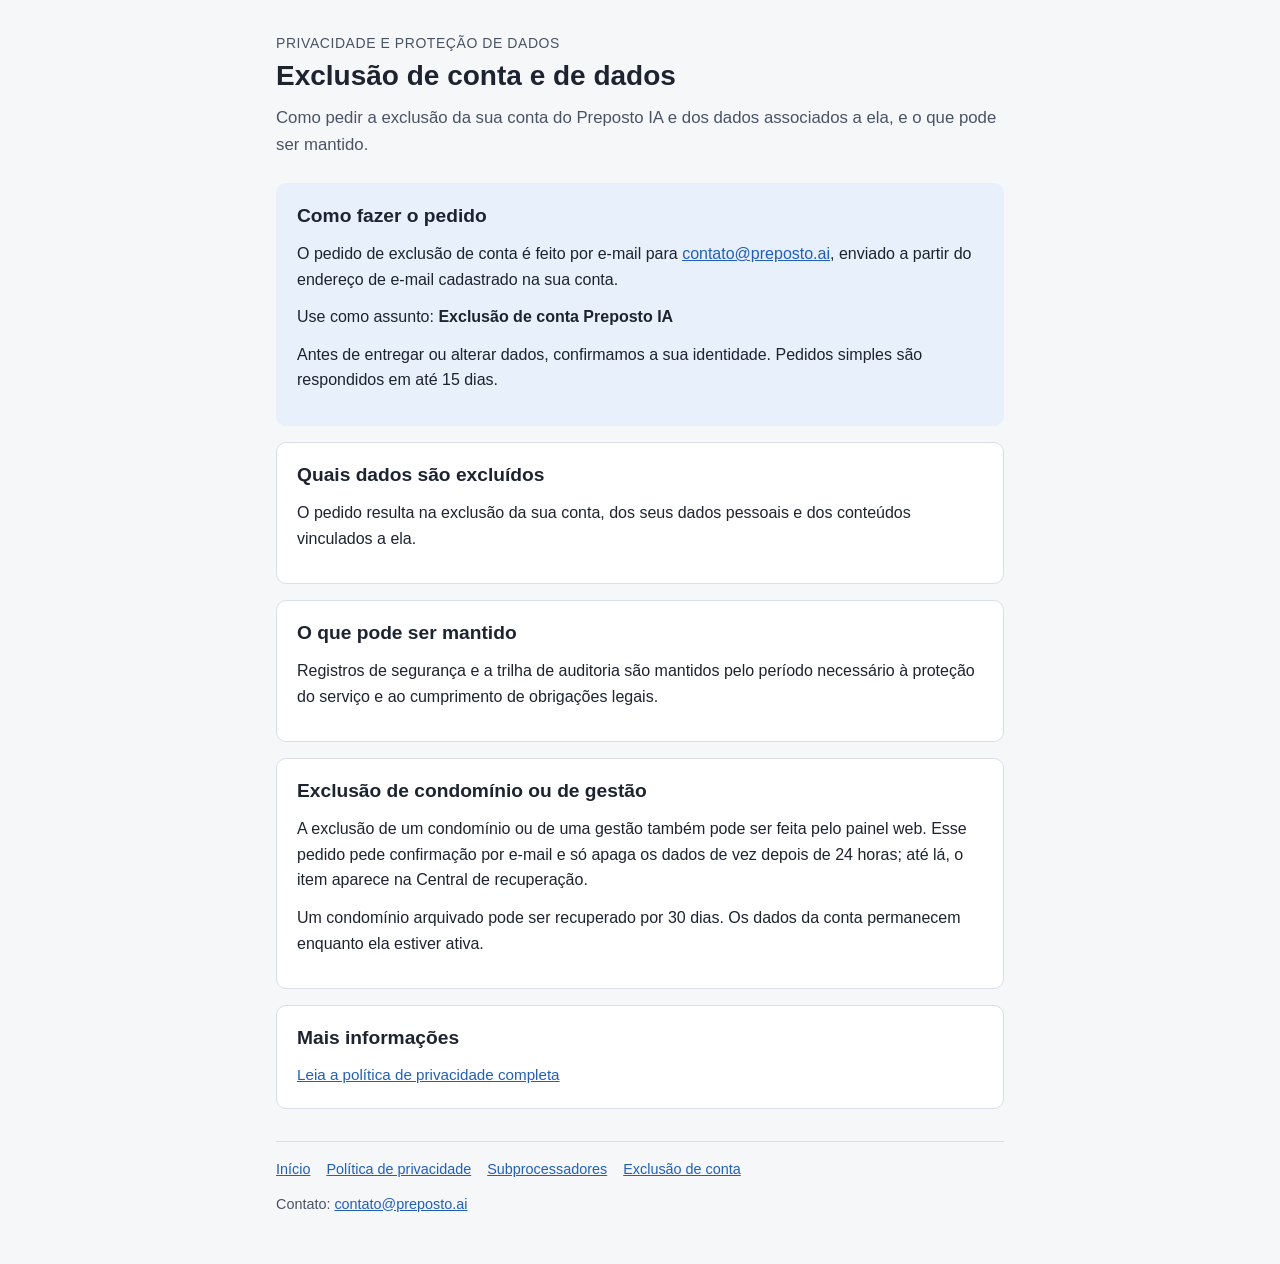
==== exclusao-de-conta.html @ 927982ff "docs: documentos legais públicos do Preposto IA Co-Authored-By: Claude Opus 5.5 <noreply@anthropic.c" ====
<!doctype html>
<html lang="pt-BR">
<head>
  <meta charset="utf-8">
  <meta name="viewport" content="width=device-width, initial-scale=1">
  <title>Exclusão de conta · Preposto IA</title>
  <link rel="stylesheet" href="style.css">
</head>
<body>
  <main class="pagina">
    <header class="topo">
      <p class="sobretitulo">Privacidade e proteção de dados</p>
      <h1>Exclusão de conta e de dados</h1>
      <p class="descricao">Como pedir a exclusão da sua conta do Preposto IA e dos dados associados a ela, e o que pode ser mantido.</p>
    </header>

    <section class="bloco resumo" aria-labelledby="pedido-titulo">
      <h2 id="pedido-titulo">Como fazer o pedido</h2>
      <p>O pedido de exclusão de conta é feito por e-mail para <a href="mailto:contato@preposto.ai?subject=Exclus%C3%A3o%20de%20conta%20Preposto%20IA">contato@preposto.ai</a>, enviado a partir do endereço de e-mail cadastrado na sua conta.</p>
      <p>Use como assunto: <strong>Exclusão de conta Preposto IA</strong></p>
      <p>Antes de entregar ou alterar dados, confirmamos a sua identidade. Pedidos simples são respondidos em até 15 dias.</p>
    </section>

    <section class="secao" id="dados-excluidos" aria-labelledby="t-dados-excluidos">
      <h2 id="t-dados-excluidos">Quais dados são excluídos</h2>
      <p>O pedido resulta na exclusão da sua conta, dos seus dados pessoais e dos conteúdos vinculados a ela.</p>
    </section>

    <section class="secao" id="dados-mantidos" aria-labelledby="t-dados-mantidos">
      <h2 id="t-dados-mantidos">O que pode ser mantido</h2>
      <p>Registros de segurança e a trilha de auditoria são mantidos pelo período necessário à proteção do serviço e ao cumprimento de obrigações legais.</p>
    </section>

    <section class="secao" id="condominio-e-gestao" aria-labelledby="t-condominio-e-gestao">
      <h2 id="t-condominio-e-gestao">Exclusão de condomínio ou de gestão</h2>
      <p>A exclusão de um condomínio ou de uma gestão também pode ser feita pelo painel web. Esse pedido pede confirmação por e-mail e só apaga os dados de vez depois de 24 horas; até lá, o item aparece na Central de recuperação.</p>
      <p>Um condomínio arquivado pode ser recuperado por 30 dias. Os dados da conta permanecem enquanto ela estiver ativa.</p>
    </section>

    <section class="secao" id="mais-informacoes" aria-labelledby="t-mais-informacoes">
      <h2 id="t-mais-informacoes">Mais informações</h2>
      <p class="links"><a href="privacidade.html">Leia a política de privacidade completa</a></p>
    </section>

    <footer class="rodape">
      <ul>
        <li><a href="index.html">Início</a></li>
        <li><a href="privacidade.html">Política de privacidade</a></li>
        <li><a href="subprocessadores.html">Subprocessadores</a></li>
        <li><a href="exclusao-de-conta.html">Exclusão de conta</a></li>
      </ul>
      <p>Contato: <a href="mailto:contato@preposto.ai">contato@preposto.ai</a></p>
    </footer>
  </main>
</body>
</html>
---- style.css ----
:root {
  color-scheme: light dark;
  --fundo: #f6f7f9;
  --superficie: #ffffff;
  --texto: #1d2330;
  --texto-suave: #4a5366;
  --destaque: #1f5fbf;
  --borda: #d9dee8;
  --destaque-fundo: #e8f0fb;
}

@media (prefers-color-scheme: dark) {
  :root {
    --fundo: #12151c;
    --superficie: #1b2029;
    --texto: #e7eaf0;
    --texto-suave: #aab3c4;
    --destaque: #8ab4ff;
    --borda: #2e3644;
    --destaque-fundo: #1f2a3d;
  }
}

* {
  box-sizing: border-box;
}

html {
  -webkit-text-size-adjust: 100%;
}

body {
  margin: 0;
  padding: 0;
  background: var(--fundo);
  color: var(--texto);
  font-family: -apple-system, BlinkMacSystemFont, "Segoe UI", Roboto, Helvetica, Arial, sans-serif;
  font-size: 16px;
  line-height: 1.6;
}

.pagina {
  max-width: 760px;
  margin: 0 auto;
  padding: 32px 16px 48px;
}

header.topo {
  margin-bottom: 24px;
}

.sobretitulo {
  margin: 0 0 4px;
  color: var(--texto-suave);
  font-size: 0.875rem;
  text-transform: uppercase;
  letter-spacing: 0.04em;
}

h1 {
  margin: 0 0 12px;
  font-size: 1.75rem;
  line-height: 1.25;
}

h2 {
  margin: 0 0 12px;
  font-size: 1.2rem;
  line-height: 1.3;
}

h3 {
  margin: 0 0 4px;
  font-size: 1rem;
}

p {
  margin: 0 0 12px;
}

a {
  color: var(--destaque);
  overflow-wrap: anywhere;
}

.meta {
  margin: 0;
  color: var(--texto-suave);
  font-size: 0.9rem;
}

.descricao {
  font-size: 1.05rem;
  color: var(--texto-suave);
}

.bloco {
  background: var(--superficie);
  border: 1px solid var(--borda);
  border-radius: 10px;
  padding: 20px;
  margin-bottom: 16px;
}

.resumo {
  background: var(--destaque-fundo);
  border-color: var(--destaque-fundo);
}

.destaques {
  list-style: none;
  margin: 0;
  padding: 0;
  display: grid;
  gap: 12px;
}

.destaques li {
  background: var(--superficie);
  border: 1px solid var(--borda);
  border-radius: 8px;
  padding: 12px 14px;
}

.destaques p {
  margin: 0;
}

.secao {
  background: var(--superficie);
  border: 1px solid var(--borda);
  border-radius: 10px;
  padding: 20px;
  margin-bottom: 16px;
}

.itens {
  margin: 0;
  padding: 0;
  list-style: none;
}

.itens li {
  padding: 10px 0;
  border-top: 1px solid var(--borda);
}

.itens li:first-child {
  border-top: 0;
  padding-top: 0;
}

.itens p {
  margin: 0;
}

.links {
  margin: 8px 0 0;
  font-size: 0.95rem;
}

table {
  width: 100%;
  border-collapse: collapse;
  font-size: 0.95rem;
}

th,
td {
  text-align: left;
  vertical-align: top;
  padding: 10px 8px;
  border-top: 1px solid var(--borda);
}

th {
  color: var(--texto-suave);
  font-weight: 600;
  border-top: 0;
}

.tabela-wrap {
  overflow-x: auto;
  background: var(--superficie);
  border: 1px solid var(--borda);
  border-radius: 10px;
  padding: 4px 16px;
}

.rodape {
  margin-top: 32px;
  padding-top: 16px;
  border-top: 1px solid var(--borda);
  font-size: 0.9rem;
  color: var(--texto-suave);
}

.rodape ul {
  list-style: none;
  margin: 0 0 12px;
  padding: 0;
  display: flex;
  flex-wrap: wrap;
  gap: 8px 16px;
}

.rodape p {
  margin: 0;
}

@media (min-width: 600px) {
  .destaques {
    grid-template-columns: repeat(3, 1fr);
  }
}

@media (max-width: 380px) {
  h1 {
    font-size: 1.5rem;
  }
}
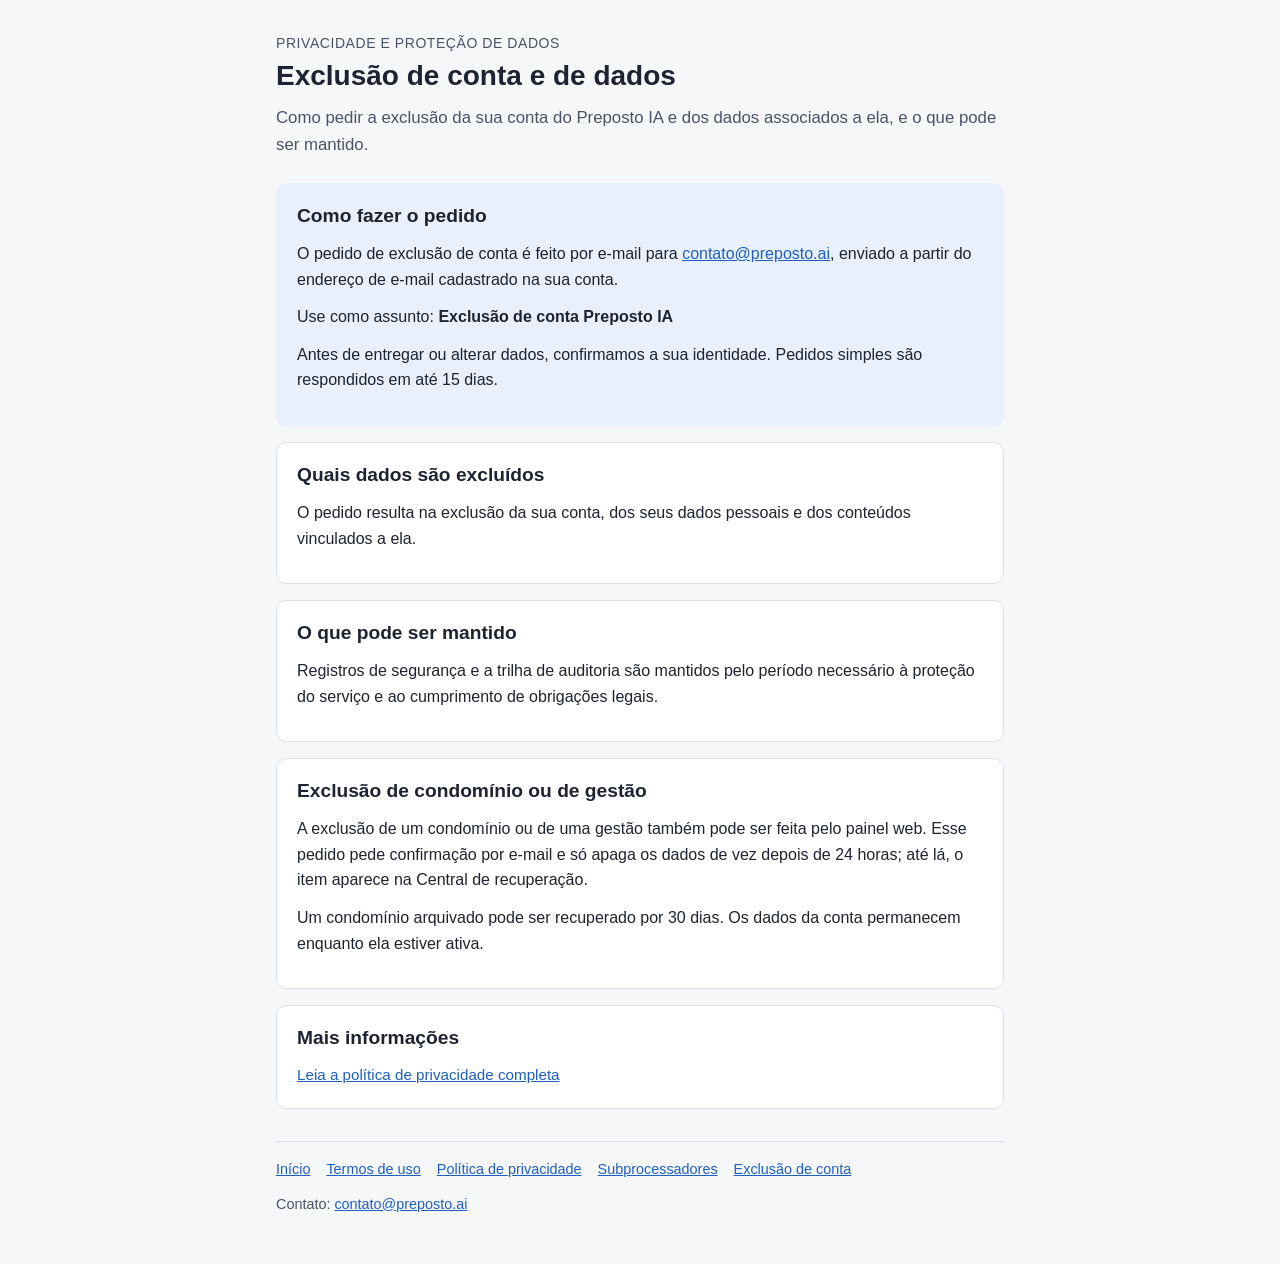
==== commit 9429f039: "docs: termos de uso do Preposto IA e identificação da controladora Termos de uso a partir do texto d" ====
--- a/exclusao-de-conta.html
+++ b/exclusao-de-conta.html
@@ -45,6 +45,7 @@
     <footer class="rodape">
       <ul>
         <li><a href="index.html">Início</a></li>
+        <li><a href="termos.html">Termos de uso</a></li>
         <li><a href="privacidade.html">Política de privacidade</a></li>
         <li><a href="subprocessadores.html">Subprocessadores</a></li>
         <li><a href="exclusao-de-conta.html">Exclusão de conta</a></li>
